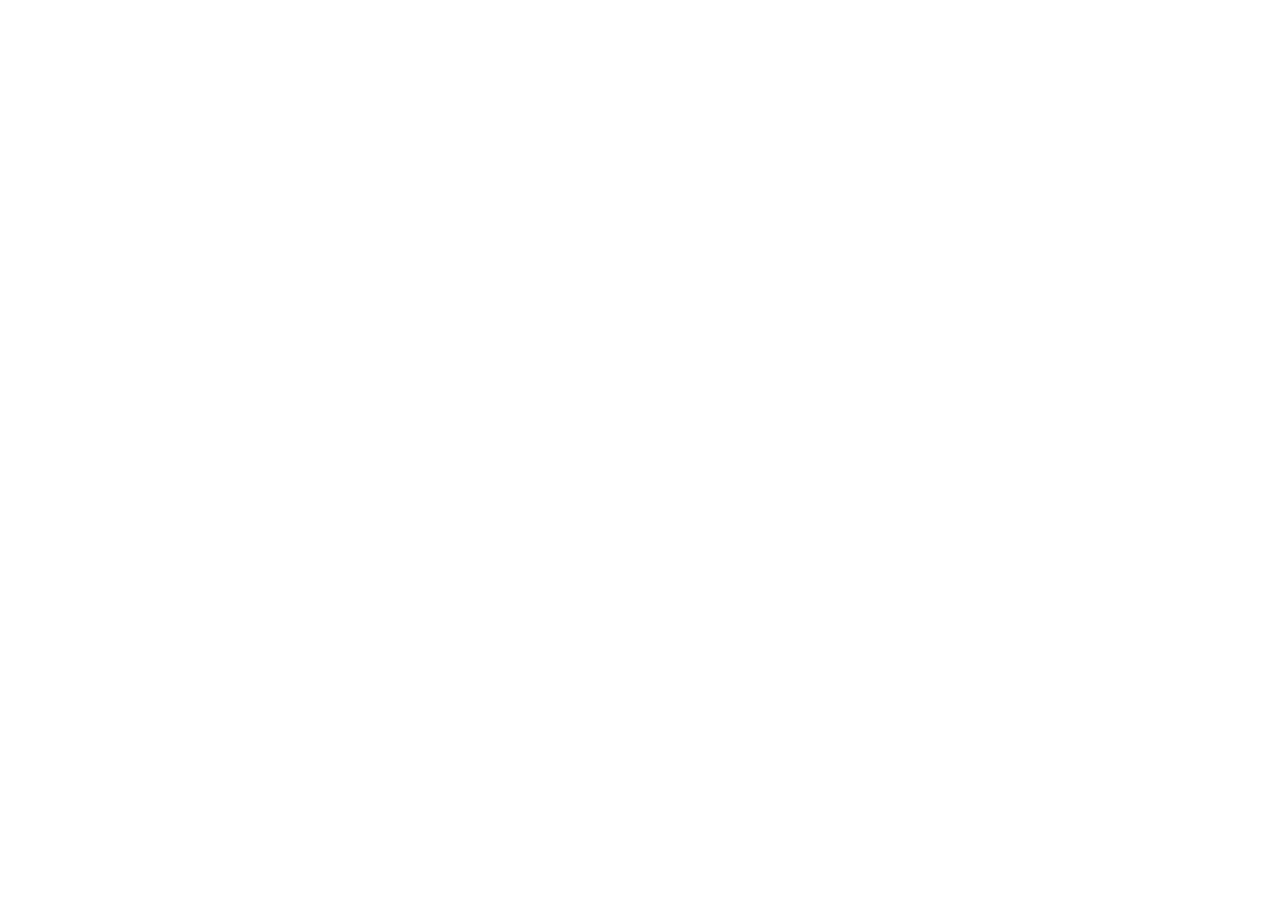
==== index.html @ bbf0d1f9 "final commit" ====
<!doctype html>
<html lang="id">
  <head>
    <meta charset="UTF-8" />
    <meta name="viewport" content="width=device-width, initial-scale=1.0" />
    <link rel="preconnect" href="https://fonts.googleapis.com" />
    <link rel="preconnect" href="https://fonts.gstatic.com" crossorigin />
    <link
      href="https://fonts.googleapis.com/css2?family=Inter:wght@300;400;500;600;700&display=swap"
      rel="stylesheet"
    />
    <link rel="stylesheet" href="css/global.css" />
    <link rel="stylesheet" href="css/home.css" />
    <script src="js/title.js" defer></script>
    <script src="js/navbar.js" defer></script>
    <script src="js/footer.js" defer></script>
  </head>
  <body>
    <header id="global-navbar" class="navbar"></header>

    <main>
      <section class="hero-section">
        <div class="hero-content">
          <span class="tag">Trending Now</span>
          <h1>Keep the Good Vibes Flowing</h1>
          <p>
            Temukan jutaan lagu, playlist yang dikurasi khusus untukmu, dan
            podcast terbaru di satu tempat.
          </p>
          <button
            class="btn-primary"
            onclick="
              document
                .getElementById('main-player')
                .scrollIntoView({ behavior: 'smooth' })
            "
          >
            Listen Now
          </button>
        </div>
        <div class="hero-image">
          <div class="vinyl-disk"></div>
        </div>
      </section>

      <section class="content-section" id="main-player">
        <h2 class="section-title">Your Weekly Rotation</h2>
        <div class="content-grid">
          <div class="player-card">
            <div class="track-info">
              <div class="track-cover" id="current-cover"></div>
              <h3 id="current-title">Midnight Melancholy</h3>
              <p id="current-artist">Lofi Cloud</p>
            </div>
            <div class="player-controls">
              <div class="progress-container">
                <span class="time" id="time-current">0:00</span>
                <div class="progress-bar">
                  <div class="progress" id="progress-line"></div>
                </div>
                <span class="time" id="time-max">3:45</span>
              </div>
              <div class="control-buttons">
                <button class="ctrl-btn" id="prev-btn">⏮</button>
                <button class="ctrl-btn play-btn" id="play-btn">▶</button>
                <button class="ctrl-btn" id="next-btn">⏭</button>
              </div>
            </div>
          </div>

          <aside class="playlist-container">
            <h3>Featured Playlist</h3>
            <div class="playlist" id="playlist-wrapper"></div>
          </aside>
        </div>
      </section>
    </main>

    <div
      id="yt-player"
      style="
        position: absolute;
        top: -9999px;
        left: -9999px;
        width: 0;
        height: 0;
      "
    ></div>

    <footer id="global-footer" class="footer"></footer>

    <script src="js/auth.js"></script>
    <script src="js/script.js"></script>
    <script src="https://sdk.scdn.co/spotify-player.js"></script>
  </body>
</html>
---- css/global.css ----
:root {
    --bg-primary: #0f0f12;
    --bg-surface: #1a1a24;
    --bg-surface-hover: #252533;
    --text-main: #ffffff;
    --text-muted: #8a8a9e;
    --accent: #1db954;
    --accent-hover: #1ed760;
    --font-sans: 'Inter', sans-serif;
}

* {
    margin: 0;
    padding: 0;
    box-sizing: border-box;
}

body {
    background-color: var(--bg-primary);
    color: var(--text-main);
    font-family: var(--font-sans);
    line-height: 1.6;
    overflow-x: hidden;
    padding-bottom: 80px;
}

.content-section {
    padding: 60px 8%;
}

.section-title {
    font-size: 1.8rem;
    margin-bottom: 30px;
    font-weight: 600;
}

.text-muted {
    color: var(--text-muted);
}

/* Navbar */
.navbar {
    display: flex;
    justify-content: space-between;
    align-items: center;
    padding: 20px 8%;
    background-color: rgba(15, 15, 18, 0.85);
    backdrop-filter: blur(10px);
    position: sticky;
    top: 0;
    z-index: 100;
}

.logo {
    font-size: 1.5rem;
    font-weight: 700;
    letter-spacing: -0.5px;
}

.logo span {
    color: var(--accent);
}

.nav-links {
    display: flex;
    list-style: none;
    gap: 30px;
}

.nav-links a {
    color: var(--text-muted);
    text-decoration: none;
    font-weight: 500;
    transition: color 0.3s;
}

.nav-links a:hover,
.nav-links a.active {
    color: var(--text-main);
}

.avatar {
    width: 40px;
    height: 40px;
    background-color: var(--accent);
    border-radius: 50%;
}

/* End Navbar */

/* Footer */
.footer {
    display: flex;
    justify-content: space-between;
    align-items: center;
    padding: 20px 8%;
    background-color: #0a0a0d;
    border-top: 1px solid #1a1a24;
    font-size: 0.9rem;
    color: var(--text-muted);
    position: fixed;
    bottom: 0;
    left: 0;
    width: 100%;
    z-index: 100;
}

.footer-links {
    display: flex;
    gap: 20px;
}

.footer-links a {
    color: var(--text-muted);
    text-decoration: none;
}

.footer-links a:hover {
    color: var(--text-main);
}

/* End Footer */

/* Responsive Layout */
@media (max-width: 600px) {
    .navbar {
        padding: 20px 5%;
    }

    .nav-links {
        display: none;
    }

    .footer {
        flex-direction: column;
        gap: 15px;
        text-align: center;
    }
}

/* End Responsive Layout */
---- css/home.css ----
/* Hero */
.hero-section {
    display: flex;
    align-items: center;
    justify-content: space-between;
    padding: 60px 8%;
    min-height: 400px;
    background: linear-gradient(135deg, #1e1e2f 0%, #0f0f12 100%);
    border-bottom: 1px solid #222230;
}

.hero-content {
    flex: 1;
    max-width: 600px;
}

.tag {
    background-color: rgba(29, 185, 84, 0.1);
    color: var(--accent);
    padding: 6px 12px;
    border-radius: 20px;
    font-size: 0.8rem;
    font-weight: 600;
    text-transform: uppercase;
}

.hero-content h1 {
    font-size: 3rem;
    font-weight: 700;
    margin-top: 15px;
    line-height: 1.2;
}

.hero-content p {
    color: var(--text-muted);
    margin: 20px 0 30px 0;
    font-size: 1.1rem;
}

.btn-primary {
    background-color: var(--accent);
    color: white;
    border: none;
    padding: 12px 28px;
    font-size: 1rem;
    font-weight: 600;
    border-radius: 30px;
    cursor: pointer;
    transition: background 0.3s;
}

.btn-primary:hover {
    background-color: var(--accent-hover);
}

.hero-image {
    flex: 1;
    display: flex;
    justify-content: flex-end;
}

.vinyl-disk {
    width: 280px;
    height: 280px;
    border-radius: 50%;
    background: radial-gradient(circle, #333 10%, #111 11%, #111 20%, #222 21%, #222 40%, #111 41%, #000 100%);
    border: 5px solid #2a2a3a;
    box-shadow: 0 10px 30px rgba(0, 0, 0, 0.5);
    animation: spin 12s linear infinite;
    animation-play-state: paused;
}

@keyframes spin {
    100% {
        transform: rotate(360deg);
    }
}

/* End Hero */

/* Content Grid */
.content-grid {
    display: grid;
    grid-template-columns: 1fr 1.5fr;
    gap: 40px;
}

/* End Content Grid */


/* Player Card */
.player-card {
    background-color: var(--bg-surface);
    border-radius: 20px;
    padding: 35px 25px;
    display: flex;
    flex-direction: column;
    align-items: center;
    text-align: center;
    box-shadow: 0 10px 30px rgba(0, 0, 0, 0.3);
    border: 1px solid rgba(255, 255, 255, 0.03);
    max-width: 420px;
    width: 100%;
    margin: 0 auto;
}

.track-info {
    width: 100%;
    display: flex;
    flex-direction: column;
    align-items: center;
}

.track-cover {
    width: 240px;
    height: 240px;
    border-radius: 16px;
    background: linear-gradient(45deg, #4158d0, #c850c0);
    margin-bottom: 25px;
    box-shadow: 0 12px 24px rgba(0, 0, 0, 0.4);
    transition: background 0.5s ease;
}

.track-info h3 {
    font-size: 1.5rem;
    font-weight: 700;
    margin-bottom: 6px;
    letter-spacing: -0.3px;
    color: var(--text-main);
}

.track-info p {
    color: var(--text-muted);
    font-size: 0.95rem;
    margin-bottom: 30px;
}

.player-controls {
    width: 100%;
}

.progress-container {
    display: flex;
    align-items: center;
    gap: 12px;
    margin-bottom: 30px;
    width: 100%;
}

.time {
    font-size: 0.8rem;
    color: var(--text-muted);
    width: 40px;
}

#time-current {
    text-align: left;
}

#time-max {
    text-align: right;
}

.progress-bar {
    flex: 1;
    height: 6px;
    background-color: rgba(255, 255, 255, 0.1);
    border-radius: 10px;
    position: relative;
    cursor: pointer;
}

.progress {
    width: 0%;
    height: 100%;
    background-color: var(--accent);
    border-radius: 10px;
    transition: width 0.1s linear;
}

/* Penyelarasan Tombol Kontrol (Alinea Sempurna) */
.control-buttons {
    display: flex;
    justify-content: center;
    align-items: center;
    gap: 35px;
    width: 100%;
}

.ctrl-btn {
    background: none;
    border: none;
    color: var(--text-main);
    font-size: 1.3rem;
    cursor: pointer;
    transition: color 0.2s, transform 0.2s;
    display: flex;
    align-items: center;
    justify-content: center;
}

.ctrl-btn:hover {
    color: var(--accent);
    transform: scale(1.1);
}

.ctrl-btn:active {
    transform: scale(0.95);
}

.play-btn {
    font-size: 1.5rem;
    background-color: var(--text-main);
    color: var(--bg-primary);
    width: 56px;
    height: 56px;
    border-radius: 50%;
    box-shadow: 0 4px 12px rgba(255, 255, 255, 0.1);
}

.play-btn:hover {
    background-color: var(--accent);
    color: white;
    transform: scale(1.05);
}

/* End Player Card */

/* Playlist */
.playlist-container h3 {
    margin-bottom: 20px;
    font-size: 1.2rem;
    color: var(--text-muted);
}

.playlist {
    display: flex;
    flex-direction: column;
    gap: 12px;
    max-height: 480px;
    overflow-y: auto;
    padding-right: 5px;
}

.playlist::-webkit-scrollbar {
    width: 4px;
}

.playlist::-webkit-scrollbar-thumb {
    background-color: var(--bg-surface-hover);
    border-radius: 4px;
}

.track-item {
    display: flex;
    align-items: center;
    padding: 15px;
    background-color: var(--bg-surface);
    border-radius: 10px;
    cursor: pointer;
    transition: background 0.2s;
    border: 1px solid transparent;
}

.track-item:hover {
    background-color: var(--bg-surface-hover);
}

.track-item.active {
    background-color: rgba(29, 185, 84, 0.15);
    border: 1px solid rgba(29, 185, 84, 0.3);
}

.track-num {
    font-weight: 600;
    color: var(--text-muted);
    width: 40px;
}

.track-item.active .track-num {
    color: var(--accent);
}

.track-details {
    flex: 1;
    text-align: left;
}

.track-details h4 {
    font-size: 1rem;
    font-weight: 500;
    margin-bottom: 2px;
}

.track-details p {
    font-size: 0.85rem;
    color: var(--text-muted);
}

.track-duration {
    font-size: 0.9rem;
    color: var(--text-muted);
}

/* End Playlist */

/* Responsive Layout */
@media (max-width: 992px) {
    .content-grid {
        grid-template-columns: 1fr;
    }

    .hero-section {
        flex-direction: column;
        text-align: center;
        gap: 40px;
    }

    .hero-image {
        justify-content: center;
    }
}

@media (max-width: 600px) {
    .hero-section {
        padding: 40px 5%;
    }

    .hero-content h1 {
        font-size: 2.2rem;
    }

    .content-section {
        padding: 40px 5%;
    }
}

/* End Responsive Layout */
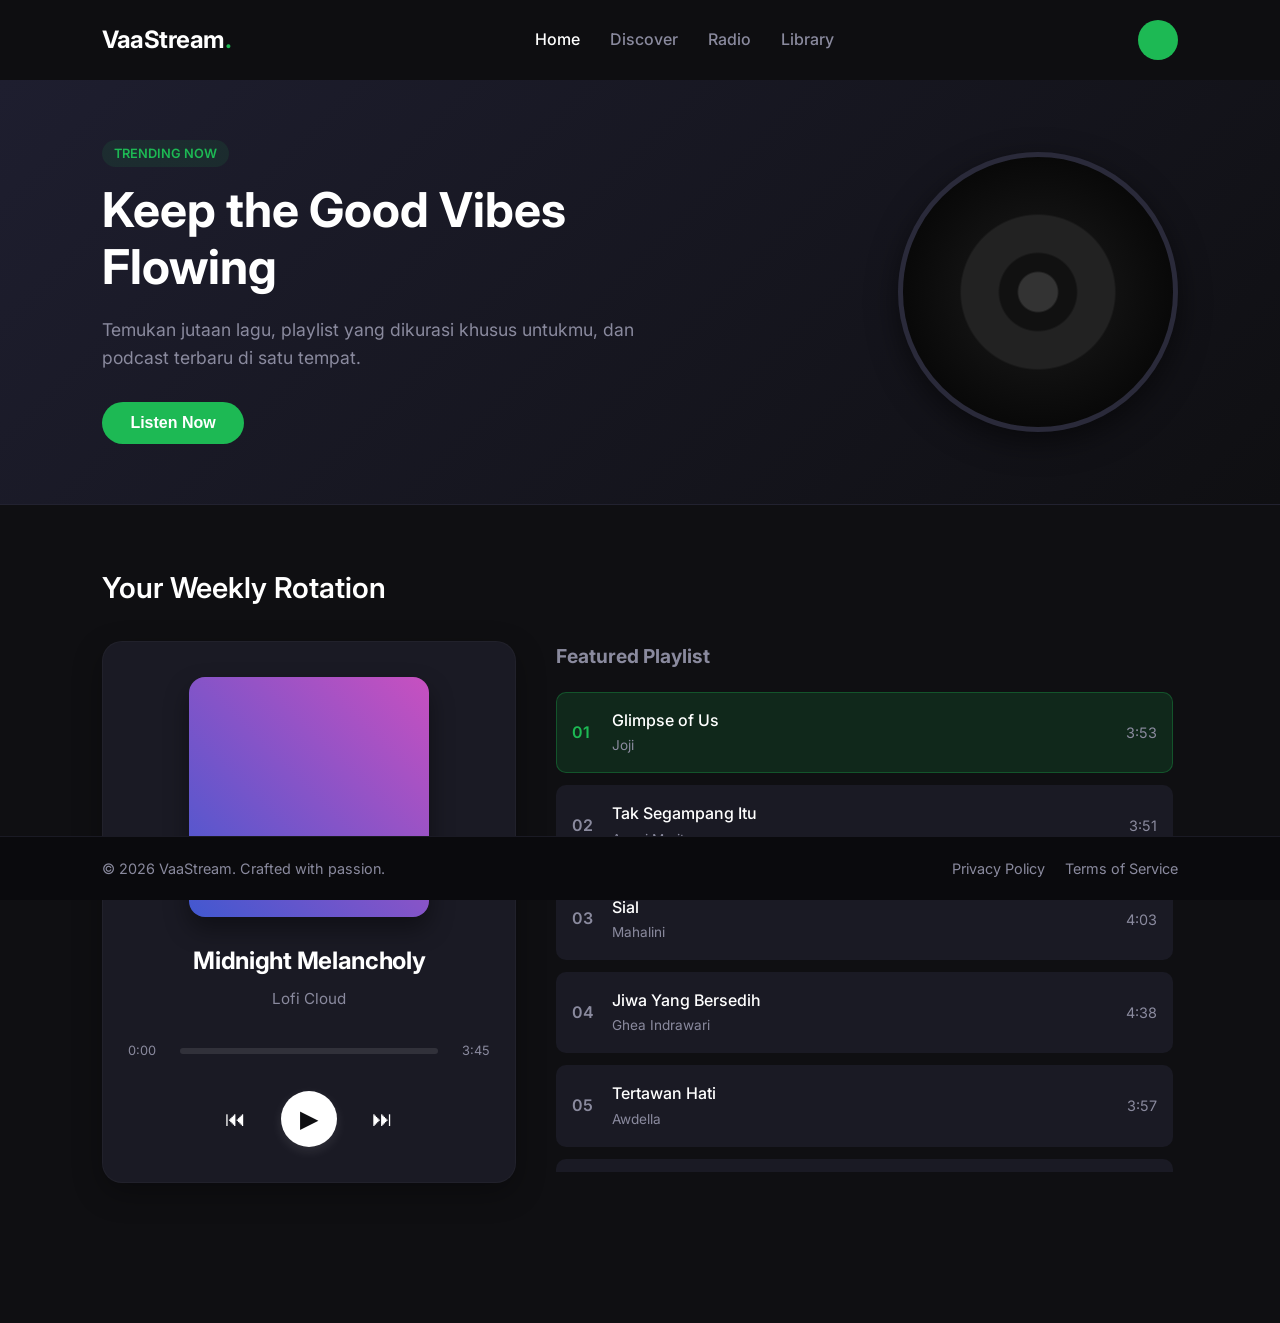
==== commit 23edbd0e: "disable spotify api" ====
--- a/index.html
+++ b/index.html
@@ -89,7 +89,7 @@
 
     <footer id="global-footer" class="footer"></footer>
 
-    <script src="js/auth.js"></script>
+    <!-- <script src="js/auth.js"></script> -->
     <script src="js/script.js"></script>
     <script src="https://sdk.scdn.co/spotify-player.js"></script>
   </body>
